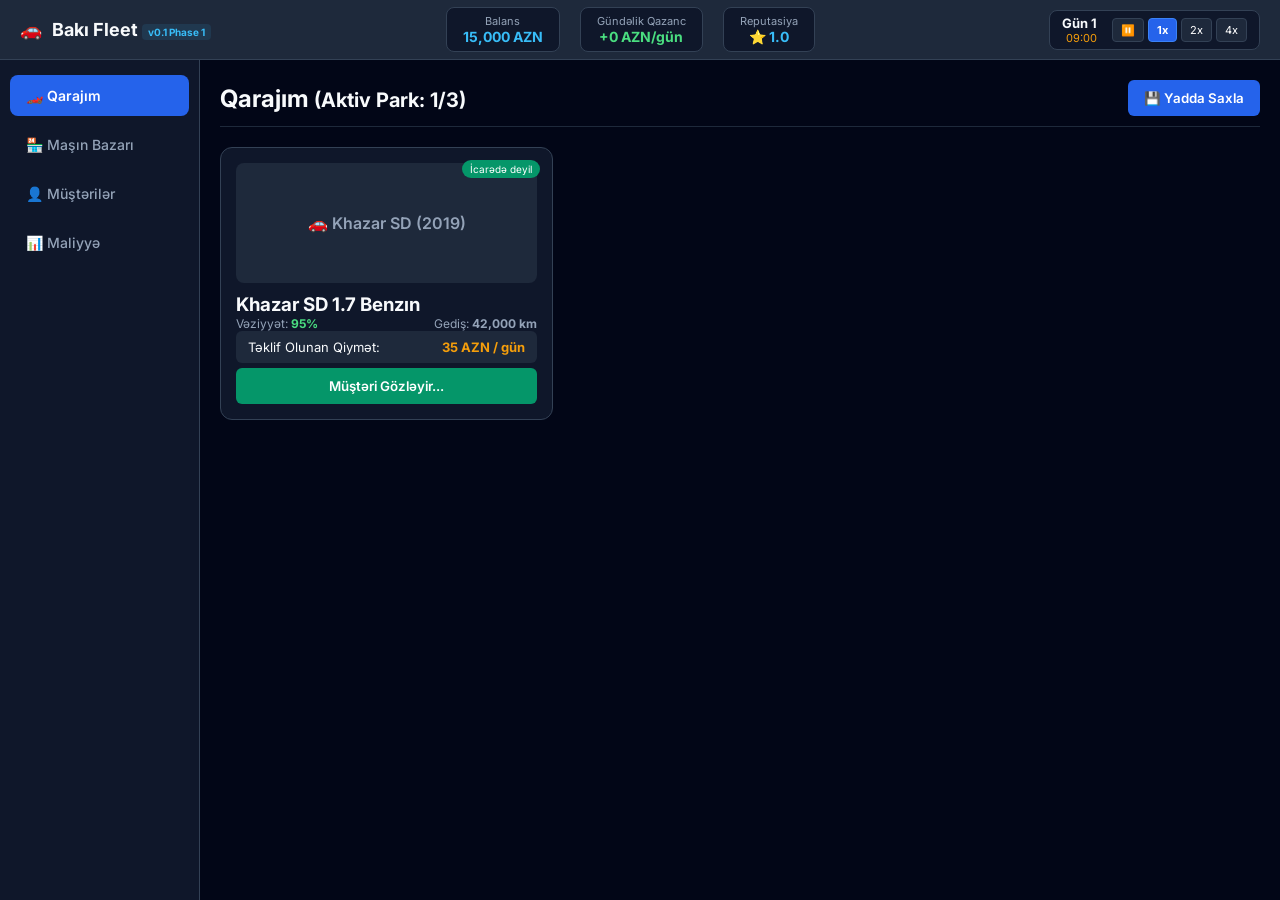
==== index.html @ 11a7fef5 "Rename indext.html to index.html" ====
<!DOCTYPE html>
<html lang="az">
<head>
    <meta charset="UTF-8">
    <meta name="viewport" content="width=device-width, initial-scale=1.0, maximum-scale=1.0, user-scalable=no">
    <title>Baku Auto Empire - Business Simulator</title>
    <link rel="stylesheet" href="style.css">
    <link href="https://fonts.googleapis.com/css2?family=Inter:wght@400;500;600;700&display=swap" rel="stylesheet">
</head>
<body>

    <!-- Orientation Warning (Telefonda dik tutulanda görünən ekran) -->
    <div id="orientation-overlay">
        <div class="rotate-device-icon">🔄</div>
        <h2>Ekranı Yan Çevirin</h2>
        <p>Baku Auto Empire oyununu tam təcrübə etmək üçün telefonunuzu üfüqi (Landscape) rejimə çevirin.</p>
    </div>

    <!-- Main Game Container -->
    <div id="game-container">
        
        <!-- Header / Top Navigation Bar -->
        <header id="top-bar">
            <div class="brand">
                <span class="logo-icon">🚗</span>
                <span class="logo-text">Bakı Fleet <small>v0.1 Phase 1</small></span>
            </div>

            <div class="stats-group">
                <div class="stat-card">
                    <span class="stat-label">Balans</span>
                    <span class="stat-value" id="balance-display">15,000 AZN</span>
                </div>
                <div class="stat-card">
                    <span class="stat-label">Gündəlik Qazanc</span>
                    <span class="stat-value positive" id="income-display">+0 AZN/gün</span>
                </div>
                <div class="stat-card">
                    <span class="stat-label">Reputasiya</span>
                    <span class="stat-value" id="reputation-display">⭐ 1.0</span>
                </div>
            </div>

            <!-- Time Controls -->
            <div class="time-controls">
                <div class="time-display">
                    <span id="day-display">Gün 1</span>
                    <small id="clock-display">08:00</small>
                </div>
                <div class="speed-btns">
                    <button class="speed-btn" data-speed="0" id="btn-pause">⏸️</button>
                    <button class="speed-btn active" data-speed="1" id="btn-1x">1x</button>
                    <button class="speed-btn" data-speed="2" id="btn-2x">2x</button>
                    <button class="speed-btn" data-speed="4" id="btn-4x">4x</button>
                </div>
            </div>
        </header>

        <!-- Main Dashboard View -->
        <main id="main-content">
            <!-- Navigation Sidebar -->
            <nav id="sidebar">
                <button class="nav-item active" data-tab="garage">🏎️ Qarajım</button>
                <button class="nav-item" data-tab="market">🏪 Maşın Bazarı</button>
                <button class="nav-item" data-tab="customers">👤 Müştərilər</button>
                <button class="nav-item" data-tab="finance">📊 Maliyyə</button>
            </nav>

            <!-- Workspace Content -->
            <section id="tab-content">
                
                <!-- Garage Tab View -->
                <div id="garage-tab" class="tab-pane active">
                    <div class="pane-header">
                        <h2>Qarajım <small>(Aktiv Park: <span id="fleet-count">1</span>/3)</small></h2>
                        <button class="btn btn-primary" id="btn-quick-save">💾 Yadda Saxla</button>
                    </div>

                    <div class="car-grid" id="garage-car-list">
                        <!-- Default Initial Car Card -->
                        <div class="car-card">
                            <div class="car-badge">İcarədə deyil</div>
                            <div class="car-image-placeholder">🚗 Khazar SD (2019)</div>
                            <div class="car-details">
                                <h3>Khazar SD 1.7 Benzın</h3>
                                <div class="car-metrics">
                                    <span>Vəziyyət: <b class="good">95%</b></span>
                                    <span>Gediş: <b>42,000 km</b></span>
                                </div>
                                <div class="car-price-tag">
                                    <span>Təklif Olunan Qiymət:</span>
                                    <strong>35 AZN / gün</strong>
                                </div>
                                <button class="btn btn-action" onclick="alert('Phase 2-də aktivləşəcək!')">Müştəri Gözləyir...</button>
                            </div>
                        </div>
                    </div>
                </div>

            </section>
        </main>

        <!-- Notification Toast System -->
        <div id="toast-container"></div>
    </div>

    <script src="app.js"></script>
</body>
</html>
---- style.css ----
* {
    box-sizing: border-box;
    margin: 0;
    padding: 0;
    font-family: 'Inter', -apple-system, sans-serif;
    user-select: none;
}

body, html {
    width: 100%;
    height: 100%;
    overflow: hidden;
    background-color: #0f172a;
    color: #f8fafc;
}

/* Orientation Lock Message */
#orientation-overlay {
    display: none;
    position: fixed;
    top: 0; left: 0; width: 100vw; height: 100vh;
    background: #020617;
    z-index: 9999;
    flex-direction: column;
    justify-content: center;
    align-items: center;
    text-align: center;
    padding: 20px;
}

.rotate-device-icon {
    font-size: 64px;
    animation: rotateAnim 2s infinite ease-in-out;
    margin-bottom: 20px;
}

@keyframes rotateAnim {
    0% { transform: rotate(0deg); }
    50% { transform: rotate(90deg); }
    100% { transform: rotate(0deg); }
}

@media screen and (orientation: portrait) and (max-width: 900px) {
    #orientation-overlay { display: flex; }
    #game-container { display: none !important; }
}

/* App Container */
#game-container {
    display: flex;
    flex-direction: column;
    width: 100vw;
    height: 100vh;
}

/* Top Bar */
#top-bar {
    height: 60px;
    background: #1e293b;
    border-bottom: 1px solid #334155;
    display: flex;
    align-items: center;
    justify-content: space-between;
    padding: 0 20px;
}

.brand {
    display: flex;
    align-items: center;
    gap: 10px;
    font-weight: 700;
    font-size: 18px;
}

.brand small {
    font-size: 10px;
    color: #38bdf8;
    background: rgba(56, 189, 248, 0.1);
    padding: 2px 6px;
    border-radius: 4px;
}

.stats-group {
    display: flex;
    gap: 20px;
}

.stat-card {
    display: flex;
    flex-direction: column;
    align-items: center;
    background: #0f172a;
    padding: 6px 16px;
    border-radius: 8px;
    border: 1px solid #334155;
}

.stat-label { font-size: 11px; color: #94a3b8; }
.stat-value { font-size: 14px; font-weight: 700; color: #38bdf8; }
.stat-value.positive { color: #4ade80; }

.time-controls {
    display: flex;
    align-items: center;
    gap: 15px;
    background: #0f172a;
    padding: 4px 12px;
    border-radius: 8px;
    border: 1px solid #334155;
}

.time-display {
    display: flex;
    flex-direction: column;
    align-items: flex-end;
}

.time-display span { font-weight: 700; font-size: 13px; color: #f8fafc; }
.time-display small { font-size: 11px; color: #f59e0b; }

.speed-btns { display: flex; gap: 4px; }
.speed-btn {
    background: #1e293b;
    border: 1px solid #334155;
    color: #fff;
    padding: 4px 8px;
    border-radius: 4px;
    cursor: pointer;
    font-size: 11px;
}
.speed-btn.active {
    background: #2563eb;
    border-color: #3b82f6;
    font-weight: 700;
}

/* Main Layout */
#main-content {
    flex: 1;
    display: flex;
    overflow: hidden;
}

#sidebar {
    width: 200px;
    background: #0f172a;
    border-right: 1px solid #334155;
    padding: 15px 10px;
    display: flex;
    flex-direction: column;
    gap: 8px;
}

.nav-item {
    background: transparent;
    border: none;
    color: #94a3b8;
    padding: 12px 16px;
    border-radius: 8px;
    text-align: left;
    font-size: 14px;
    font-weight: 500;
    cursor: pointer;
    transition: all 0.2s;
}

.nav-item:hover { background: #1e293b; color: #fff; }
.nav-item.active { background: #2563eb; color: #fff; font-weight: 600; }

#tab-content {
    flex: 1;
    padding: 20px;
    overflow-y: auto;
    background: #020617;
}

.pane-header {
    display: flex;
    justify-content: space-between;
    align-items: center;
    margin-bottom: 20px;
    padding-bottom: 10px;
    border-bottom: 1px solid #1e293b;
}

/* Car Grid */
.car-grid {
    display: grid;
    grid-template-columns: repeat(auto-fill, minmax(280px, 1fr));
    gap: 20px;
}

.car-card {
    background: #0f172a;
    border: 1px solid #334155;
    border-radius: 12px;
    padding: 15px;
    position: relative;
    display: flex;
    flex-direction: column;
    gap: 10px;
}

.car-badge {
    position: absolute;
    top: 12px; right: 12px;
    background: #059669;
    color: #fff;
    font-size: 10px;
    padding: 3px 8px;
    border-radius: 20px;
}

.car-image-placeholder {
    height: 120px;
    background: #1e293b;
    border-radius: 8px;
    display: flex;
    align-items: center;
    justify-content: center;
    font-weight: 600;
    color: #94a3b8;
}

.car-metrics {
    display: flex;
    justify-content: space-between;
    font-size: 12px;
    color: #94a3b8;
}

.car-metrics b.good { color: #4ade80; }

.car-price-tag {
    display: flex;
    justify-content: space-between;
    align-items: center;
    background: #1e293b;
    padding: 8px 12px;
    border-radius: 6px;
    font-size: 13px;
}

.car-price-tag strong { color: #f59e0b; }

.btn {
    padding: 10px 16px;
    border-radius: 6px;
    border: none;
    font-weight: 600;
    cursor: pointer;
}

.btn-primary { background: #2563eb; color: #fff; }
.btn-action { background: #059669; color: #fff; width: 100%; margin-top: 5px; }

/* Toast Notifications */
#toast-container {
    position: fixed;
    bottom: 20px;
    right: 20px;
    display: flex;
    flex-direction: column;
    gap: 10px;
    z-index: 10000;
}

.toast {
    background: #1e293b;
    color: #fff;
    border-left: 4px solid #38bdf8;
    padding: 12px 20px;
    border-radius: 6px;
    box-shadow: 0 10px 15px -3px rgba(0, 0, 0, 0.5);
    font-size: 13px;
    animation: slideIn 0.3s ease;
}

@keyframes slideIn {
    from { transform: translateX(100%); opacity: 0; }
    to { transform: translateX(0); opacity: 1; }
}
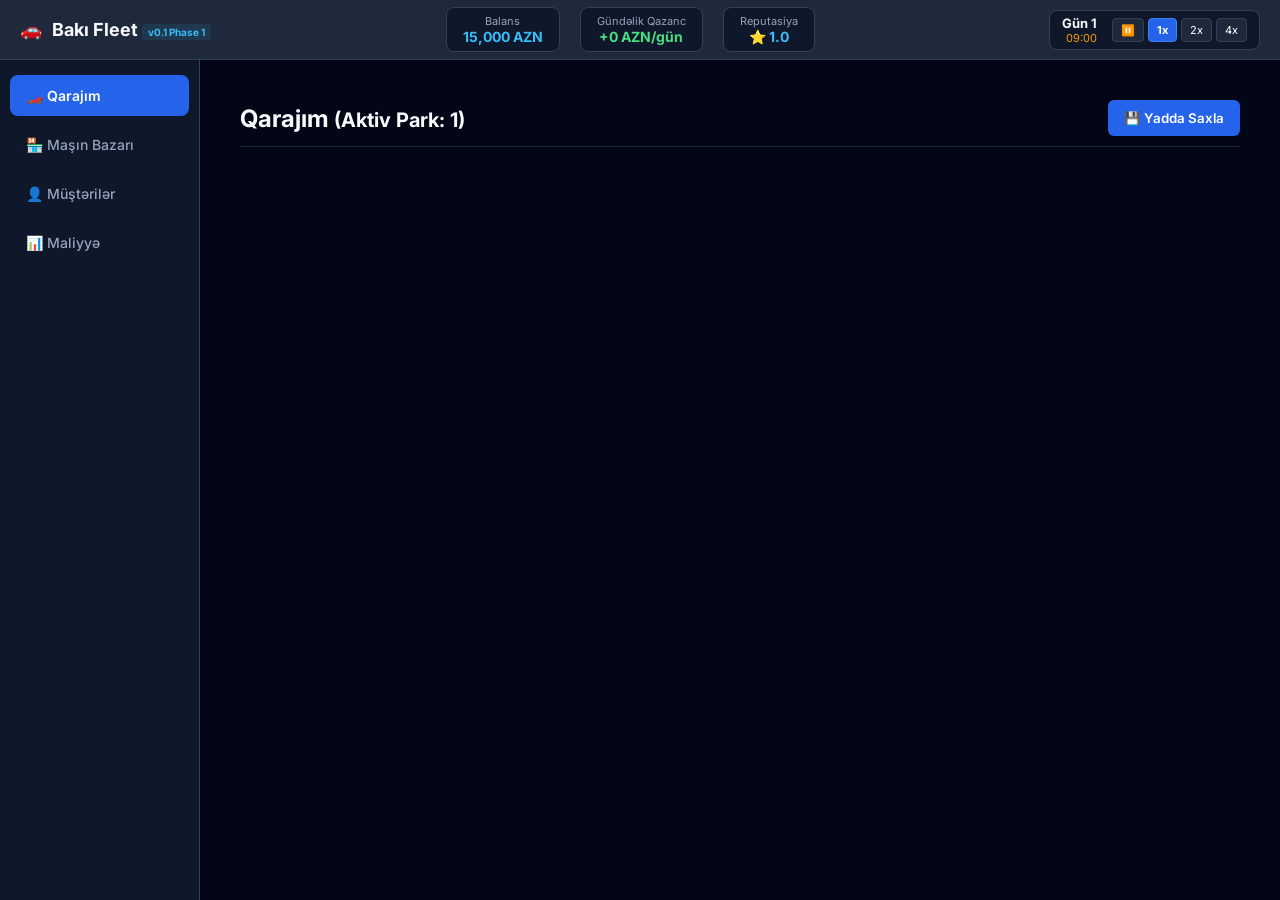
==== commit c9beebff: "Update index.html" ====
--- a/index.html
+++ b/index.html
@@ -69,32 +69,48 @@
             <!-- Workspace Content -->
             <section id="tab-content">
                 
+<!-- Workspace Content -->
+            <section id="tab-content">
+                
                 <!-- Garage Tab View -->
                 <div id="garage-tab" class="tab-pane active">
                     <div class="pane-header">
-                        <h2>Qarajım <small>(Aktiv Park: <span id="fleet-count">1</span>/3)</small></h2>
+                        <h2>Qarajım <small>(Aktiv Park: <span id="fleet-count">1</span>)</small></h2>
                         <button class="btn btn-primary" id="btn-quick-save">💾 Yadda Saxla</button>
                     </div>
 
                     <div class="car-grid" id="garage-car-list">
-                        <!-- Default Initial Car Card -->
-                        <div class="car-card">
-                            <div class="car-badge">İcarədə deyil</div>
-                            <div class="car-image-placeholder">🚗 Khazar SD (2019)</div>
-                            <div class="car-details">
-                                <h3>Khazar SD 1.7 Benzın</h3>
-                                <div class="car-metrics">
-                                    <span>Vəziyyət: <b class="good">95%</b></span>
-                                    <span>Gediş: <b>42,000 km</b></span>
-                                </div>
-                                <div class="car-price-tag">
-                                    <span>Təklif Olunan Qiymət:</span>
-                                    <strong>35 AZN / gün</strong>
-                                </div>
-                                <button class="btn btn-action" onclick="alert('Phase 2-də aktivləşəcək!')">Müştəri Gözləyir...</button>
-                            </div>
-                        </div>
+                        <!-- JS vasitəsilə dinamik doldurulacaq -->
                     </div>
+                </div>
+
+                <!-- Market Tab View (YENİ PHASE 2) -->
+                <div id="market-tab" class="tab-pane" style="display: none;">
+                    <div class="pane-header">
+                        <h2>Bakı İkinci Əl Avto Bazarı</h2>
+                        <button class="btn btn-primary" id="btn-refresh-market">🔄 Pazarı Yenilə</button>
+                    </div>
+                    <div class="car-grid" id="market-car-list">
+                        <!-- JS vasitəsilə dinamik doldurulacaq -->
+                    </div>
+                </div>
+
+                <!-- Customers Tab View (YENİ PHASE 2) -->
+                <div id="customers-tab" class="tab-pane" style="display: none;">
+                    <div class="pane-header">
+                        <h2>Gələn İcarə Müraciətləri</h2>
+                    </div>
+                    <div class="customer-list" id="customer-requests-list">
+                        <!-- JS vasitəsilə dinamik doldurulacaq -->
+                    </div>
+                </div>
+
+                <!-- Finance Tab View Placeholder -->
+                <div id="finance-tab" class="tab-pane" style="display: none;">
+                    <div class="pane-header">
+                        <h2>Maliyyə Hesabatı və Hesablar</h2>
+                    </div>
+                    <p style="color: #94a3b8;">Maliyyə və Bank modulu Phase 3-də açılacaq.</p>
                 </div>
 
             </section>
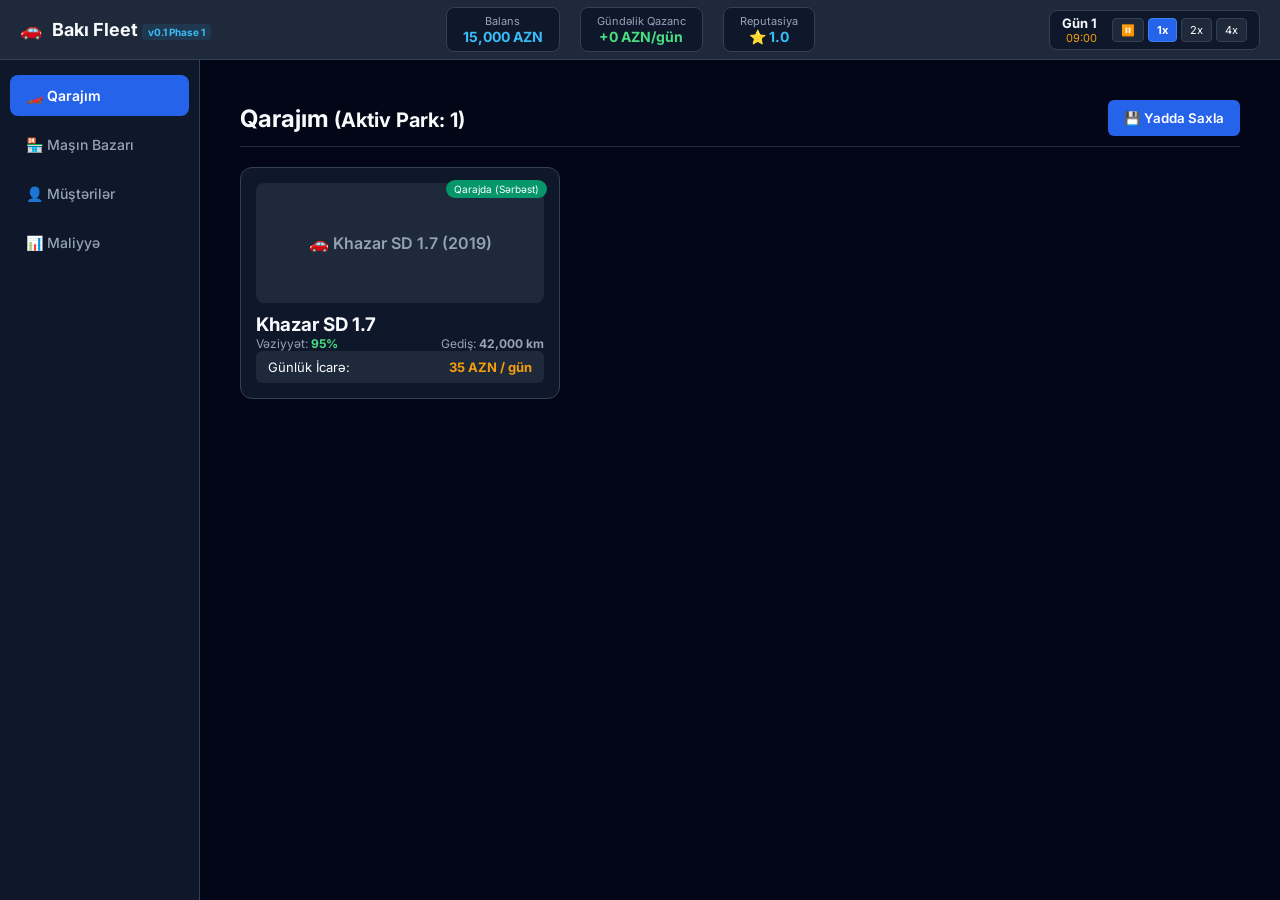
==== commit cede1081: "Update index.html" ====
--- a/index.html
+++ b/index.html
@@ -121,5 +121,39 @@
     </div>
 
     <script src="app.js"></script>
+<!-- Service Modal (YENİ PHASE 3) -->
+    <div id="service-modal" class="modal-overlay" style="display: none;">
+        <div class="modal-content">
+            <div class="modal-header">
+                <h3 id="modal-car-title">🔧 Avtomobil Təmiri və Servis</h3>
+                <button class="btn-close" id="btn-close-modal">✖</button>
+            </div>
+            <div class="modal-body">
+                <div class="service-option-card">
+                    <div>
+                        <h4>🛢️ Baza Yağ dəyişmə Və Texniki Baxış</h4>
+                        <p>Aşınmanı +15% bərpa edir.</p>
+                    </div>
+                    <button class="btn btn-primary" onclick="FleetManager.applyService('BASIC')">120 AZN</button>
+                </div>
+
+                <div class="service-option-card">
+                    <div>
+                        <h4>🛠️ Əsaslı Təmir Və Ehtiyat Hissələri</h4>
+                        <p>Aşınmanı +40% bərpa edir.</p>
+                    </div>
+                    <button class="btn btn-primary" onclick="FleetManager.applyService('MAJOR')">450 AZN</button>
+                </div>
+
+                <div class="service-option-card">
+                    <div>
+                        <h4>✨ Bakı Detailing & Kapot Boyası</h4>
+                        <p>Vəziyyəti tam 100%-ə qaldırır və gündəlik icarə dəyərini +5 AZN artırır.</p>
+                    </div>
+                    <button class="btn btn-primary" onclick="FleetManager.applyService('FULL')">800 AZN</button>
+                </div>
+            </div>
+        </div>
+    </div>
 </body>
 </html>
--- a/style.css
+++ b/style.css
@@ -280,3 +280,83 @@
     from { transform: translateX(100%); opacity: 0; }
     to { transform: translateX(0); opacity: 1; }
 }
+
+/* Phase 2 Additional CSS Styles */
+
+.tab-pane {
+    display: none;
+}
+
+.tab-pane.active {
+    display: block;
+}
+
+/* Customer Requests Layout */
+.customer-list {
+    display: flex;
+    flex-direction: column;
+    gap: 15px;
+}
+
+.customer-card {
+    background: #0f172a;
+    border: 1px solid #334155;
+    border-radius: 10px;
+    padding: 16px;
+    display: flex;
+    justify-content: space-between;
+    align-items: center;
+}
+
+.customer-info h4 {
+    color: #38bdf8;
+    margin-bottom: 4px;
+}
+
+.customer-info p {
+    font-size: 13px;
+    color: #94a3b8;
+}
+
+.customer-offer {
+    text-align: right;
+    display: flex;
+    flex-direction: column;
+    gap: 8px;
+    align-items: flex-end;
+}
+
+.offer-badge {
+    font-size: 16px;
+    font-weight: 700;
+    color: #4ade80;
+}
+
+.btn-rent {
+    background: #059669;
+    color: white;
+    padding: 8px 16px;
+    border-radius: 6px;
+    border: none;
+    cursor: pointer;
+    font-weight: 600;
+}
+
+.btn-rent:hover {
+    background: #10b981;
+}
+
+.btn-buy {
+    background: #2563eb;
+    color: white;
+    width: 100%;
+    margin-top: 8px;
+}
+
+.btn-buy:hover {
+    background: #3b82f6;
+}
+
+.badge-rented {
+    background: #dc2626 !important;
+}
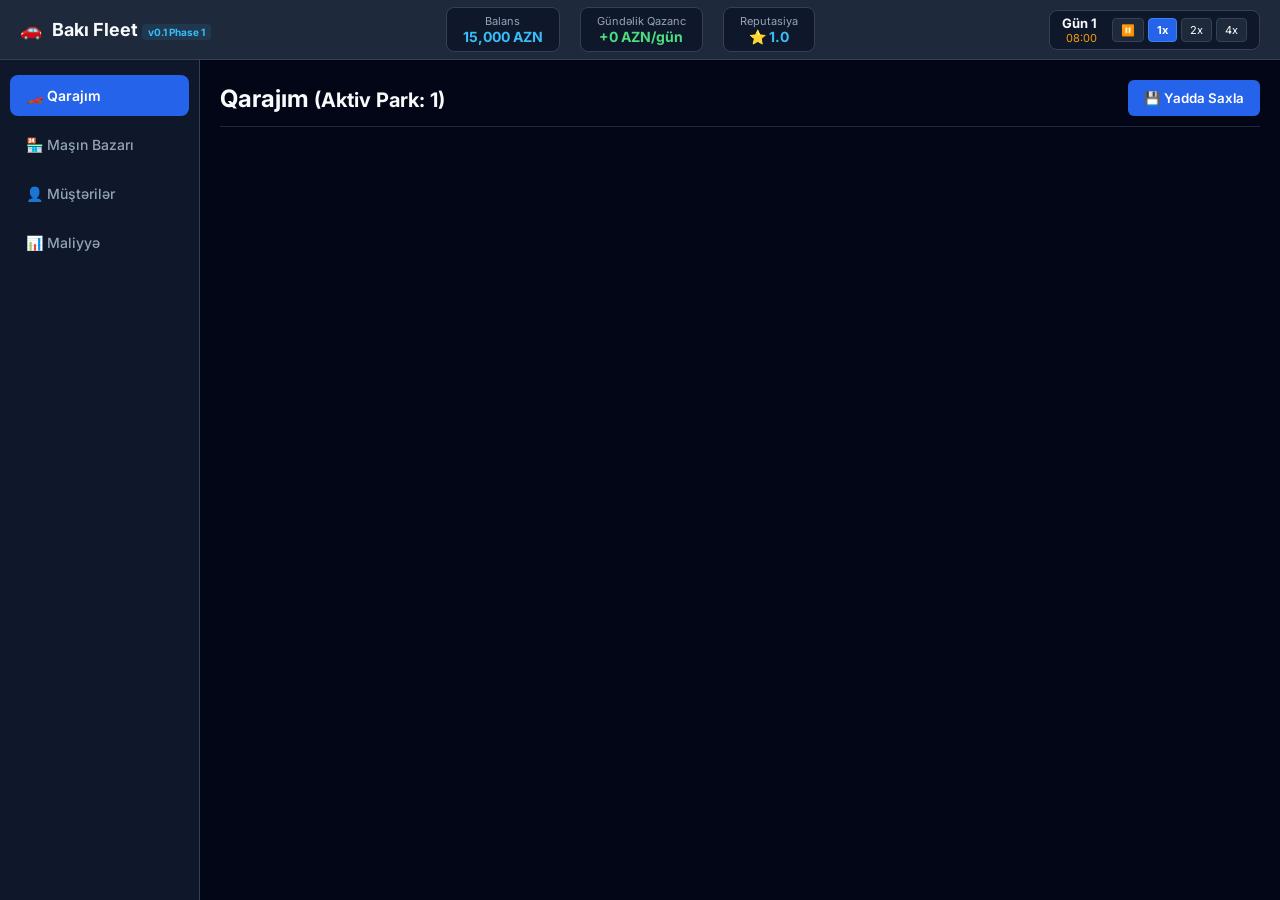
==== commit 268e71e8: "Update index.html" ====
--- a/index.html
+++ b/index.html
@@ -69,9 +69,6 @@
             <!-- Workspace Content -->
             <section id="tab-content">
                 
-<!-- Workspace Content -->
-            <section id="tab-content">
-                
                 <!-- Garage Tab View -->
                 <div id="garage-tab" class="tab-pane active">
                     <div class="pane-header">
@@ -120,8 +117,7 @@
         <div id="toast-container"></div>
     </div>
 
-    <script src="app.js"></script>
-<!-- Service Modal (YENİ PHASE 3) -->
+    <!-- Service Modal (YENİ PHASE 3) -->
     <div id="service-modal" class="modal-overlay" style="display: none;">
         <div class="modal-content">
             <div class="modal-header">
@@ -155,5 +151,7 @@
             </div>
         </div>
     </div>
+
+    <script src="app.js"></script>
 </body>
 </html>
--- a/style.css
+++ b/style.css
@@ -360,3 +360,90 @@
 .badge-rented {
     background: #dc2626 !important;
 }
+
+/* Phase 3 Service Modal Styles */
+
+.modal-overlay {
+    position: fixed;
+    top: 0; left: 0;
+    width: 100vw; height: 100vh;
+    background: rgba(2, 6, 23, 0.85);
+    backdrop-filter: blur(4px);
+    z-index: 9999;
+    display: flex;
+    justify-content: center;
+    align-items: center;
+}
+
+.modal-content {
+    background: #0f172a;
+    border: 1px solid #334155;
+    border-radius: 12px;
+    width: 90%;
+    max-width: 500px;
+    padding: 20px;
+    box-shadow: 0 20px 25px -5px rgba(0, 0, 0, 0.5);
+}
+
+.modal-header {
+    display: flex;
+    justify-content: space-between;
+    align-items: center;
+    margin-bottom: 20px;
+    border-bottom: 1px solid #1e293b;
+    padding-bottom: 10px;
+}
+
+.modal-header h3 {
+    color: #38bdf8;
+    font-size: 16px;
+}
+
+.btn-close {
+    background: transparent;
+    border: none;
+    color: #94a3b8;
+    font-size: 18px;
+    cursor: pointer;
+}
+
+.service-option-card {
+    background: #1e293b;
+    border: 1px solid #334155;
+    border-radius: 8px;
+    padding: 12px 16px;
+    margin-bottom: 12px;
+    display: flex;
+    justify-content: space-between;
+    align-items: center;
+}
+
+.service-option-card h4 {
+    font-size: 14px;
+    color: #f8fafc;
+    margin-bottom: 4px;
+}
+
+.service-option-card p {
+    font-size: 12px;
+    color: #94a3b8;
+}
+
+.badge-warning {
+    background: #d97706 !important;
+}
+
+.car-metrics b.bad {
+    color: #ef4444;
+}
+
+.btn-service {
+    background: #d97706;
+    color: white;
+    width: 100%;
+    margin-top: 8px;
+}
+
+.btn-service:hover {
+    background: #f59e0b;
+}
